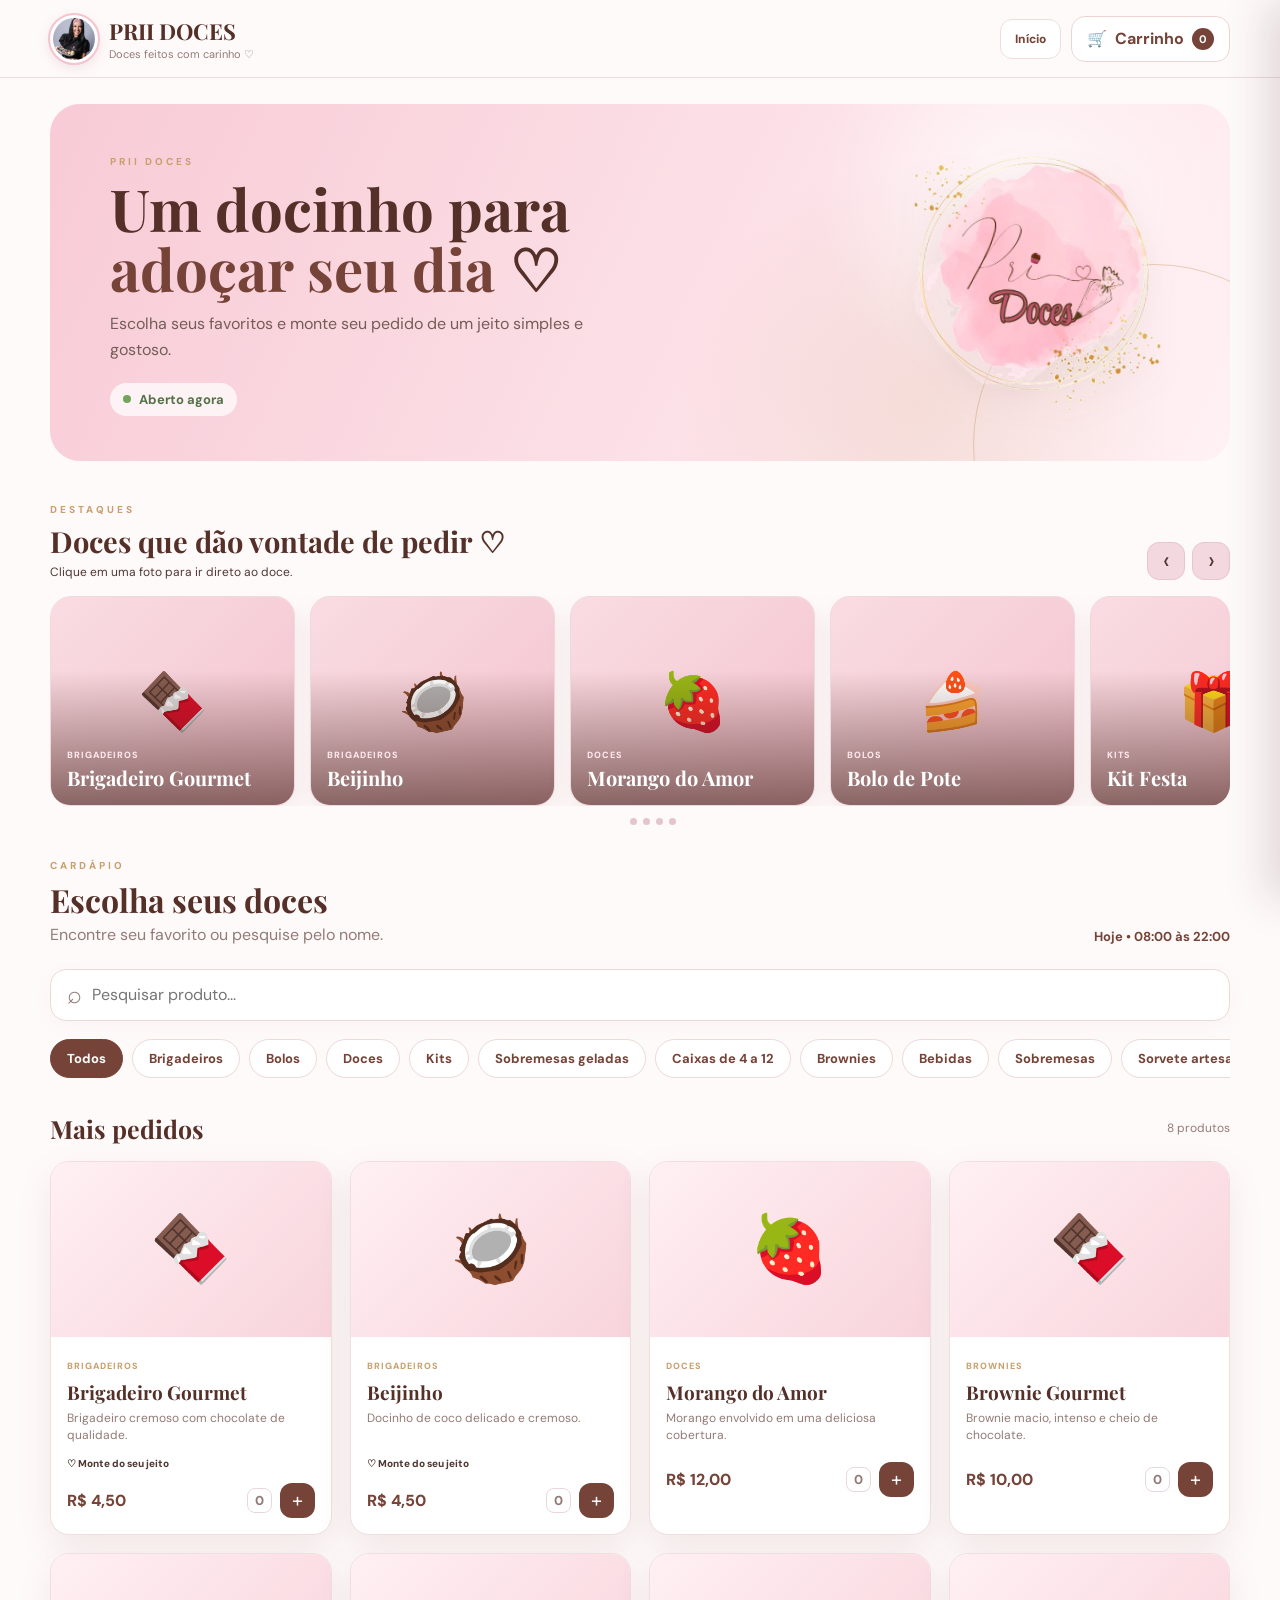
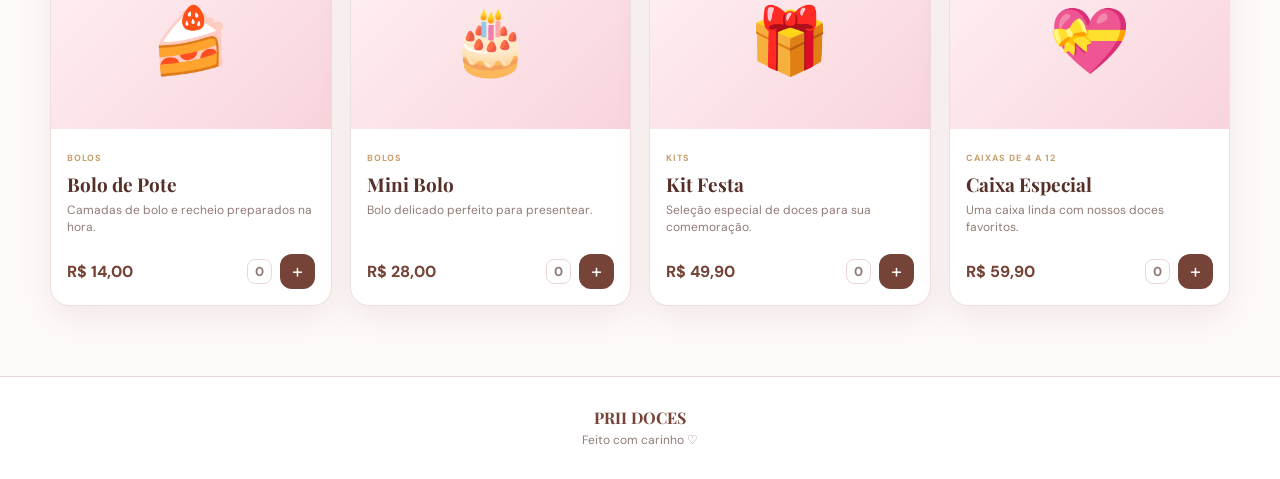
==== cardapio.html @ 3ecd7a43 "Add files via upload" ====
<!--
=================================================================
ARQUIVO HTML DOCUMENTADO

Este projeto foi organizado para facilitar futuras alterações.

SEÇÕES PRINCIPAIS:
1. Cabeçalho
2. Apresentação da empresa
3. Cardápio
4. Carrinho
5. Rodapé

DICA:
Procure pelos comentários ===== para localizar cada área.
=================================================================
-->

<!DOCTYPE html>
<html lang="pt-BR">
<head>
  <meta charset="UTF-8">
  <meta name="viewport" content="width=device-width, initial-scale=1.0">

  <!-- =========================================================
       PRII DOCES | SITE DA LOJA
       Estrutura:
       1. Cabeçalho
       2. Hero / apresentação
       3. Busca e categorias
       4. Produtos
       5. Carrinho
       6. Finalização
       ========================================================= -->

  <title>Cardápio | PRII DOCES</title>

  <!-- Fontes -->
  <link rel="preconnect" href="https://fonts.googleapis.com">
  <link rel="preconnect" href="https://fonts.gstatic.com" crossorigin>
  <link href="https://fonts.googleapis.com/css2?family=DM+Sans:wght@400;500;600;700&family=Playfair+Display:wght@500;600;700&display=swap" rel="stylesheet">

  <!-- Estilos do projeto -->
  <link rel="stylesheet" href="css/cardapio.css">
</head>

<body>
  <!-- =========================================================
       HEADER
       ========================================================= -->
  <header class="site-header">
    <div class="container header-content">

      <a class="brand" href="index.html" aria-label="PRII DOCES - início">
        <img
          class="brand-photo"
          src="assets/perfil.jpg"
          alt="Foto da dona da PRII DOCES"
        >

        <div class="brand-info">
          <strong>PRII DOCES</strong>
          <span>Doces feitos com carinho ♡</span>
        </div>
      </a>

      <div class="header-actions">
        <a class="header-home-link" href="index.html">Início</a>

      <button class="cart-button" id="openCart" type="button">
        <span class="cart-icon">🛒</span>
        <span class="cart-label">Carrinho</span>
        <b id="cartCount">0</b>
      </button>
      </div>

    </div>
  </header>


  <main>

    <!-- =======================================================
         HERO
         ======================================================= -->
    <section class="hero-section">
      <div class="container hero-card">

        <div class="hero-content">
          <span class="eyebrow">PRII DOCES</span>

          <h1>
            Um docinho para
            <em>adoçar seu dia</em> ♡
          </h1>

          <p>
            Escolha seus favoritos e monte seu pedido
            de um jeito simples e gostoso.
          </p>

          <div class="store-status">
            <i></i>
            <span>Aberto agora</span>
          </div>
        </div>

        <!-- Selo com o logo enviado pela cliente -->
        <img
          class="hero-seal"
          src="assets/selo-piu-doces.png"
          alt="PRII DOCES"
        >

      </div>
    </section>


    <!-- =======================================================
         CARDÁPIO
         ======================================================= -->
    <section class="menu-section" id="cardapio">
      <div class="container">

<section class="featured-section">
  <div class="featured-heading">
    <div>
      <span class="section-label">DESTAQUES</span>
      <h2>Doces que dão vontade de pedir ♡</h2>
      <p>Clique em uma foto para ir direto ao doce.</p>
    </div>
    <div class="carousel-controls">
      <button id="carouselPrev" type="button">‹</button>
      <button id="carouselNext" type="button">›</button>
    </div>
  </div>
  <div class="carousel-window" id="carouselWindow">
    <div class="carousel-track" id="carouselTrack"></div>
  </div>
  <div class="carousel-dots" id="carouselDots"></div>
</section>

        <div class="menu-heading">
          <div>
            <span class="section-label">CARDÁPIO</span>
            <h2>Escolha seus doces</h2>
            <p>Encontre seu favorito ou pesquise pelo nome.</p>
          </div>

          <span class="opening-hours">
            Hoje • 08:00 às 22:00
          </span>
        </div>




        <!-- Busca -->
        <div class="search-box">
          <span aria-hidden="true">⌕</span>

          <input
            id="searchInput"
            type="search"
            placeholder="Pesquisar produto..."
            autocomplete="off"
            aria-label="Pesquisar produto"
          >
        </div>


        <!-- Categorias -->
        <nav class="categories" id="categories" aria-label="Categorias do cardápio">

          <button class="category-button active" data-category="Todos" type="button">
            Todos
          </button>

          <button class="category-button" data-category="Brigadeiros" type="button">
            Brigadeiros
          </button>

          <button class="category-button" data-category="Bolos" type="button">
            Bolos
          </button>

          <button class="category-button" data-category="Doces" type="button">
            Doces
          </button>

          <button class="category-button" data-category="Kits" type="button">
            Kits
          </button>

          <!-- Categorias adicionais acessadas pelos atalhos da página inicial. -->
          <button class="category-button" data-category="Sobremesas geladas" type="button">Sobremesas geladas</button>
          <button class="category-button" data-category="Caixas de 4 a 12" type="button">Caixas de 4 a 12</button>
          <button class="category-button" data-category="Brownies" type="button">Brownies</button>
          <button class="category-button" data-category="Bebidas" type="button">Bebidas</button>
          <button class="category-button" data-category="Sobremesas" type="button">Sobremesas</button>
          <button class="category-button" data-category="Sorvete artesanal" type="button">Sorvete artesanal</button>

        </nav>


        <!-- Produtos -->
        <div class="section-title">
          <h2>Mais pedidos</h2>
          <span id="resultCount"></span>
        </div>

        <div class="products-grid" id="products">
          <!-- Os produtos são renderizados pelo js/cardapio.js -->
        </div>

      </div>
    </section>

  


</main>


  <!-- =========================================================
       OVERLAY
       ========================================================= -->
  <div class="overlay" id="overlay"></div>


  <!-- =========================================================
       CARRINHO
       ========================================================= -->
  <aside class="cart-panel" id="cart" aria-label="Carrinho de compras">

    <div class="cart-header">
      <div>
        <span class="section-label">SEU PEDIDO</span>
        <h2>Carrinho</h2>
      </div>

      <button id="closeCart" class="close-button" type="button" aria-label="Fechar carrinho">
        ×
      </button>
    </div>

    <div class="cart-items" id="cartItems">
      <!-- Itens renderizados pelo js/cardapio.js -->
    </div>

    <div class="cart-footer">

      <div class="cart-total">
        <span>Total</span>
        <strong id="cartTotal">R$ 0,00</strong>
      </div>

      <button class="primary-button" id="checkout" type="button">
        Continuar pedido
      </button>

    </div>

  </aside>

  <!-- PERSONALIZAÇÃO DO PRODUTO -->
  <div class="modal" id="customizationModal">
    <div class="modal-card product-customization-card">
      <button class="modal-close" id="closeCustomization" type="button">×</button>
      <span class="section-label">PERSONALIZE SEU PEDIDO</span>
      <div class="custom-product-heading">
        <div class="custom-product-icon" id="customProductEmoji">🍫</div>
        <div><h2 id="customProductName">Brigadeiro Gourmet</h2><p id="customProductDescription">Monte do seu jeito. Todas as opções são opcionais.</p></div>
      </div>
      <div class="custom-option-group"><div class="custom-option-title"><strong>Base / sabor</strong><span>Opcional</span></div><select id="customFlavor"><option value="">Não escolher</option><option>Chocolate</option><option>Ninho</option><option>Meio amargo</option></select></div>
      <div class="custom-option-group"><div class="custom-option-title"><strong>Recheio</strong><span>Opcional</span></div><select id="customFilling"><option value="">Sem recheio</option><option>Nutella</option><option>Morango</option><option>Coco</option></select></div>
      <div class="custom-option-group"><div class="custom-option-title"><strong>Finalização</strong><span>Opcional</span></div><select id="customTopping"><option value="">Não escolher</option><option>Granulado</option><option>Leite Ninho</option><option>Paçoca</option><option>Coco</option></select></div>
      <div class="custom-quantity-row"><div><strong>Quantidade</strong><span>Escolha quantos deseja adicionar</span></div><div class="custom-quantity-controls"><button id="customQuantityMinus" type="button">−</button><strong id="customQuantity">1</strong><button id="customQuantityPlus" type="button">+</button></div></div>
      <button class="primary-button" id="confirmCustomization" type="button">Adicionar ao carrinho</button>
      <button class="text-button" id="skipCustomization" type="button">Continuar sem personalizar</button>
    </div>
  </div>


  <!-- =========================================================
       MODAL DE FINALIZAÇÃO
       ========================================================= -->
  <div class="modal" id="checkoutModal">

    <div class="modal-card">

      <button
        class="modal-close"
        id="closeCheckout"
        type="button"
        aria-label="Fechar"
      >
        ×
      </button>

      <span class="section-label">FINALIZAR PEDIDO</span>

      <h2>Vamos preparar seu pedido ♡</h2>

      <label>
        Seu nome
        <input id="customerName" type="text" placeholder="Digite seu nome">
      </label>

      <label>
        Forma de pagamento
        <select id="payment">
          <option value="Pix">Pix</option>
          <option value="Cartão">Cartão</option>
          <option value="Dinheiro">Dinheiro</option>
        </select>
      </label>


      <div class="cash-change-box" id="cashChangeBox" hidden>
        <label>
          Troco para quanto?
          <input id="changeFor" type="number" min="0" step="0.01" inputmode="decimal" placeholder="Ex.: 50,00">
        </label>
        <p id="changePreview" class="change-preview">Informe o valor que você vai entregar.</p>
      </div>

      <!-- Cliente escolhe entrega ou retirada antes de enviar o pedido. -->
      <label>
        Como deseja receber?
        <select id="deliveryMethod">
          <option value="Entrega com frete">Entrega com frete</option>
          <option value="Retirada no local">Retirada no local</option>
        </select>
      </label>

      <p class="checkout-delivery-note" id="deliveryMethodNote">
        A taxa fixa de entrega é R$ 3,00. Na retirada no local, não há taxa.
      </p>

      <!-- Resumo financeiro atualizado conforme a forma de recebimento escolhida. -->
      <section class="checkout-total-box" aria-label="Resumo do pedido">
        <div><span>Subtotal dos produtos</span><strong id="checkoutSubtotal">R$ 0,00</strong></div>
        <div><span>Taxa de entrega</span><strong id="checkoutDeliveryFee">R$ 3,00</strong></div>
        <div class="checkout-grand-total"><span>Total do pedido</span><strong id="checkoutGrandTotal">R$ 3,00</strong></div>
      </section>

      <label>
        Endereço / observação
        <textarea
          id="address"
          rows="3"
          placeholder="Informe o endereço para entrega ou escreva uma observação (opcional para retirada)"
        ></textarea>
      </label>

      <button class="primary-button" id="whatsappOrder" type="button">
        Enviar pedido pelo WhatsApp
      </button>

      <small>
        O total exibido inclui a taxa de entrega quando você escolher receber em casa.
      </small>

    </div>

  </div>


  <!-- =========================================================
       FOOTER
       ========================================================= -->
  <footer class="site-footer">
    <strong>PRII DOCES</strong>
    <span>Feito com carinho ♡</span>
  </footer>


  <!-- JavaScript principal -->
  <script src="js/cardapio.js"></script>

</body>
</html>
---- css/cardapio.css ----
/*
====================================================================
 PRII DOCES — CARDÁPIO / ESTILOS
====================================================================

 Este arquivo controla SOMENTE o cardápio (cardapio.html).

 ORGANIZAÇÃO
 01. Variáveis
 02. Reset / base
 03. Cabeçalho
 04. Hero
 05. Destaques / carrossel
 06. Busca e categorias
 07. Produtos
 08. Carrinho
 09. Modais
 10. Rodapé
 11. Responsividade

 Para alterar a aparência do cardápio, edite este arquivo.
====================================================================
*/

/* ============================================================
   PIU DOCES | STYLE.CSS
   Organização:
   01. Variáveis
   02. Reset / base
   03. Header
   04. Hero
   05. Cardápio
   06. Produtos
   07. Carrinho
   08. Modal
   09. Footer
   10. Responsividade
   ============================================================ */


/* ============================================================
   01. VARIÁVEIS
   ============================================================ */
:root {
  --color-background: #fffafa;
  --color-surface: #ffffff;

  --color-pink-light: #fff0f4;
  --color-pink: #f5c4cf;
  --color-pink-strong: #e89aaa;

  --color-wine: #754337;
  --color-wine-dark: #553028;

  --color-gold: #c8a06d;

  --color-text: #4f3732;
  --color-muted: #927b76;

  --border-color: #eddddd;

  --shadow-soft: 0 12px 35px rgba(117, 67, 55, 0.10);
}


/* ============================================================
   02. RESET / BASE
   ============================================================ */
* {
  box-sizing: border-box;
  margin: 0;
  padding: 0;
}

html {
  scroll-behavior: smooth;
}

body {
  min-height: 100vh;
  background: var(--color-background);
  color: var(--color-text);
  font-family: "DM Sans", sans-serif;
}

button,
input,
select,
textarea {
  font: inherit;
}

button {
  border: 0;
  cursor: pointer;
}

img {
  display: block;
  max-width: 100%;
}

.container {
  width: min(1180px, calc(100% - 40px));
  margin-inline: auto;
}

h1,
h2,
h3 {
  font-family: "Playfair Display", serif;
  color: var(--color-wine-dark);
}


/* ============================================================
   03. HEADER
   ============================================================ */
.site-header {
  position: sticky;
  top: 0;
  z-index: 20;

  height: 78px;

  background: rgba(255, 250, 250, 0.94);
  border-bottom: 1px solid var(--border-color);

  backdrop-filter: blur(12px);
}

.header-content {
  height: 100%;
  display: flex;
  align-items: center;
  justify-content: space-between;
}


/* Logo / perfil */
.brand {
  display: flex;
  align-items: center;
  gap: 11px;

  color: inherit;
  text-decoration: none;
}

.brand-photo {
  width: 48px;
  height: 48px;

  border-radius: 50%;
  object-fit: cover;

  border: 3px solid #fff;
  outline: 2px solid var(--color-pink);
  box-shadow: 0 4px 14px rgba(117, 67, 55, 0.15);
}

.brand-info strong {
  display: block;

  font-family: "Playfair Display", serif;
  font-size: 22px;

  color: var(--color-wine-dark);
}

.brand-info span {
  display: block;

  margin-top: 1px;

  color: var(--color-muted);
  font-size: 11px;
}


/* Carrinho do header */
.cart-button {
  display: flex;
  align-items: center;
  gap: 8px;

  padding: 11px 15px;

  border: 1px solid #ead5d4;
  border-radius: 14px;

  background: var(--color-surface);
  color: var(--color-wine);

  font-weight: 700;
}

.cart-button b {
  min-width: 22px;
  height: 22px;

  display: grid;
  place-items: center;

  border-radius: 50%;

  background: var(--color-wine);
  color: #fff;

  font-size: 11px;
}



/* ============================================================
   03B. TELA DE ENTRADA / CAPA PRII DOCES
   ============================================================ */
.welcome-section {
  min-height: 100svh;
  position: relative;
  overflow: hidden;
  display: grid;
  place-items: center;
  padding: 44px 20px;
  background:
    radial-gradient(circle at 15% 18%, rgba(255,255,255,.55), transparent 22%),
    radial-gradient(circle at 88% 80%, rgba(200,160,109,.22), transparent 24%),
    linear-gradient(145deg, #efadbf 0%, #f5c2cf 48%, #f8d6df 100%);
}

.welcome-section::before {
  content: "";
  position: absolute;
  width: min(760px, 90vw);
  height: min(760px, 90vw);
  border: 1px solid rgba(200,160,109,.38);
  border-radius: 50%;
  transform: translate(8%, -3%);
}

.welcome-section::after {
  content: "✦  •  ✦  •  ✦";
  position: absolute;
  right: 5%;
  bottom: 7%;
  color: rgba(200,160,109,.65);
  font-size: 20px;
  letter-spacing: 10px;
  transform: rotate(-8deg);
}

.welcome-card {
  position: relative;
  z-index: 2;
  width: min(620px, 100%);
  padding: 34px 30px 28px;
  text-align: center;
  border: 1px solid rgba(255,255,255,.58);
  border-radius: 34px;
  background: rgba(255,248,250,.28);
  box-shadow: 0 25px 70px rgba(117,67,55,.15);
  backdrop-filter: blur(8px);
}

.welcome-kicker {
  display: block;
  color: #8a5a4b;
  font-size: 10px;
  font-weight: 800;
  letter-spacing: 3px;
}

.welcome-logo-wrap {
  width: 210px;
  height: 210px;
  margin: 13px auto 8px;
  display: grid;
  place-items: center;
  border-radius: 50%;
  background: rgba(255,255,255,.42);
  box-shadow: 0 12px 30px rgba(117,67,55,.10);
}

.welcome-logo {
  width: 100%;
  height: 100%;
  object-fit: contain;
  filter: drop-shadow(0 7px 9px rgba(117,67,55,.08));
}

.welcome-card h1 {
  margin: 6px 0 9px;
  font-size: clamp(30px, 5vw, 44px);
  line-height: 1.08;
}

.welcome-card h1 em {
  color: #754337;
  font-style: normal;
}

.welcome-card > p {
  max-width: 470px;
  margin: 0 auto;
  color: #755d57;
  font-size: 14px;
  line-height: 1.55;
}

.welcome-actions {
  display: grid;
  gap: 11px;
  margin: 24px auto 20px;
  text-align: left;
}

.welcome-button {
  min-height: 68px;
  display: grid;
  grid-template-columns: 46px 1fr 24px;
  align-items: center;
  gap: 10px;
  padding: 10px 15px;
  border: 1px solid rgba(117,67,55,.12);
  border-radius: 18px;
  color: #553028;
  text-decoration: none;
  background: rgba(255,255,255,.86);
  box-shadow: 0 8px 20px rgba(117,67,55,.08);
  transition: transform .2s ease, box-shadow .2s ease, background .2s ease;
}

.welcome-button:hover {
  transform: translateY(-2px);
  box-shadow: 0 13px 28px rgba(117,67,55,.13);
}

.welcome-button-icon {
  width: 42px;
  height: 42px;
  display: grid;
  place-items: center;
  border-radius: 13px;
  background: #f8dce4;
  font-size: 20px;
}

.welcome-button strong,
.welcome-button small {
  display: block;
}

.welcome-button strong {
  font-size: 14px;
}

.welcome-button small {
  margin-top: 2px;
  color: #927b76;
  font-size: 11px;
}

.welcome-button > b {
  color: #a77869;
  font-size: 25px;
  font-weight: 500;
  text-align: right;
}

.welcome-button-menu {
  background: #fffafc;
}

.welcome-button-whatsapp .welcome-button-icon {
  background: #f2d7df;
}

.welcome-button-instagram .welcome-button-icon {
  background: #eed5dd;
}

.welcome-footer {
  color: #8f675c;
  font-size: 9px;
  font-weight: 800;
  letter-spacing: 2px;
}

.welcome-decor {
  position: absolute;
  width: 170px;
  height: 170px;
  border: 1px solid rgba(255,255,255,.42);
  border-radius: 50%;
}

.welcome-decor-one {
  left: -70px;
  top: 14%;
}

.welcome-decor-two {
  right: -75px;
  bottom: 18%;
}

@media (max-width: 600px) {
  .welcome-section {
    min-height: auto;
    padding: 24px 14px;
  }

  .welcome-card {
    padding: 26px 17px 22px;
    border-radius: 27px;
  }

  .welcome-logo-wrap {
    width: 175px;
    height: 175px;
  }

  .welcome-card h1 {
    font-size: 31px;
  }

  .welcome-button {
    min-height: 64px;
    grid-template-columns: 42px 1fr 20px;
    padding: 9px 12px;
  }
}


/* ============================================================
   04. HERO
   ============================================================ */
.hero-section {
  padding-top: 26px;
}

.hero-card {
  min-height: 310px;

  position: relative;
  overflow: hidden;

  display: flex;
  align-items: center;

  padding: 45px 60px;

  border-radius: 30px;

  background:
    radial-gradient(circle at 82% 25%, rgba(255, 255, 255, 0.70), transparent 20%),
    radial-gradient(circle at 74% 85%, rgba(200, 160, 109, 0.16), transparent 27%),
    linear-gradient(115deg, #f8cbd6, #fff1f4);
}


/* Círculo decorativo */
.hero-card::after {
  content: "";

  position: absolute;

  width: 360px;
  height: 360px;

  right: -105px;
  bottom: -165px;

  border: 1px solid rgba(200, 160, 109, 0.45);
  border-radius: 50%;
}


.hero-content {
  position: relative;
  z-index: 2;

  max-width: 650px;
}

.section-label,
.eyebrow {
  color: var(--color-gold);

  font-size: 10px;
  font-weight: 800;

  letter-spacing: 3px;
}


.hero-card h1 {
  margin: 9px 0 13px;

  font-size: clamp(35px, 5vw, 58px);
  line-height: 1.03;
}

.hero-card h1 em {
  color: var(--color-wine);
  font-style: normal;
}

.hero-card p {
  max-width: 510px;

  color: #755d57;

  line-height: 1.6;
}


.store-status {
  display: inline-flex;
  align-items: center;
  gap: 8px;

  margin-top: 20px;
  padding: 8px 13px;

  border-radius: 99px;

  background: rgba(255, 255, 255, 0.72);

  color: #557249;

  font-size: 13px;
  font-weight: 700;
}

.store-status i {
  width: 8px;
  height: 8px;

  border-radius: 50%;

  background: #72a45c;
}


/* Selo enviado pela cliente */
.hero-seal {
  position: absolute;
  z-index: 2;

  right: 5%;
  top: 50%;

  width: 270px;
  height: 270px;

  object-fit: contain;

  transform: translateY(-50%) rotate(3deg);

  filter: drop-shadow(0 12px 15px rgba(117, 67, 55, 0.10));
}


/* ============================================================
   05. CARDÁPIO
   ============================================================ */
.menu-section {
  padding: 36px 0 70px;
}

.menu-heading {
  display: flex;
  align-items: end;
  justify-content: space-between;
  gap: 20px;
}

.menu-heading h2 {
  margin-top: 4px;

  font-size: 32px;
}

.menu-heading p {
  margin-top: 3px;

  color: var(--color-muted);
}

.opening-hours {
  color: var(--color-wine);

  font-size: 13px;
  font-weight: 700;
}


/* Busca */
.search-box {
  height: 52px;

  display: flex;
  align-items: center;
  gap: 10px;

  margin-top: 24px;
  padding: 0 16px;

  background: #fff;

  border: 1px solid #eadbda;
  border-radius: 16px;

  box-shadow: 0 5px 20px rgba(117, 67, 55, 0.04);
}

.search-box span {
  color: var(--color-muted);
  font-size: 25px;
}

.search-box input {
  width: 100%;

  outline: none;
  border: 0;

  background: transparent;
  color: var(--color-text);
}


/* Categorias */
.categories {
  display: flex;
  gap: 9px;

  overflow-x: auto;

  padding: 18px 0 7px;

  scrollbar-width: none;
}

.categories::-webkit-scrollbar {
  display: none;
}

.category-button {
  flex: 0 0 auto;

  padding: 10px 16px;

  border: 1px solid #ecd9d8;
  border-radius: 99px;

  background: #fff;
  color: var(--color-wine);

  font-size: 13px;
  font-weight: 700;

  transition: 0.2s;
}

.category-button:hover {
  transform: translateY(-1px);
}

.category-button.active {
  border-color: var(--color-wine);

  background: var(--color-wine);
  color: #fff;
}


/* Título dos resultados */
.section-title {
  display: flex;
  align-items: center;
  justify-content: space-between;

  margin: 27px 0 16px;
}

.section-title h2 {
  font-size: 25px;
}

#resultCount {
  color: var(--color-muted);
  font-size: 12px;
}


/* ============================================================
   06. PRODUTOS
   ============================================================ */
.products-grid {
  display: grid;
  grid-template-columns: repeat(4, 1fr);
  gap: 18px;
}

.product-card {
  overflow: hidden;

  background: #fff;

  border: 1px solid #efdfdf;
  border-radius: 19px;

  box-shadow: var(--shadow-soft);

  transition: 0.2s ease;
}

.product-card:hover {
  transform: translateY(-3px);

  box-shadow: 0 18px 40px rgba(117, 67, 55, 0.13);
}


.product-image {
  height: 175px;

  display: grid;
  place-items: center;

  background: linear-gradient(135deg, #fff0f3, #f8d4dc);

  font-size: 65px;
}

.product-info {
  padding: 16px;
}

.product-category {
  color: var(--color-gold);

  text-transform: uppercase;
  letter-spacing: 1px;

  font-size: 9px;
  font-weight: 800;
}

.product-info h3 {
  margin: 5px 0;

  font-size: 19px;
}

.product-info p {
  min-height: 39px;

  color: var(--color-muted);

  font-size: 12px;
  line-height: 1.45;
}

.product-bottom {
  display: flex;
  align-items: center;
  justify-content: space-between;

  margin-top: 13px;
}

.product-price {
  color: var(--color-wine);
  font-weight: 800;
}

.product-add-controls {
  display: flex;
  align-items: center;
  gap: 8px;
}

/* Número visível antes do botão +: 0 quando ainda não adicionou, 1, 2... depois. */
.product-cart-quantity {
  display: inline-grid;
  min-width: 25px;
  height: 25px;
  padding: 0 5px;
  place-items: center;
  border: 1px solid var(--color-border, #ead7d9);
  border-radius: 8px;
  background: #fff;
  color: var(--color-muted, #7a6569);
  font-size: 13px;
  font-weight: 800;
  line-height: 1;
}

.product-cart-quantity.has-quantity {
  border-color: var(--color-wine);
  background: #fff0f3;
  color: var(--color-wine);
}

.add-product {
  width: 35px;
  height: 35px;
  border-radius: 12px;
  background: var(--color-wine);
  color: #fff;
  font-size: 20px;
}


/* ============================================================
   07. CARRINHO
   ============================================================ */
.overlay {
  position: fixed;
  inset: 0;
  z-index: 30;

  background: rgba(50, 28, 24, 0.38);

  opacity: 0;
  visibility: hidden;

  transition: 0.25s;
}

.overlay.show {
  opacity: 1;
  visibility: visible;
}

.cart-panel {
  position: fixed;
  z-index: 40;

  top: 0;
  right: 0;

  width: min(420px, 100%);
  height: 100%;

  display: flex;
  flex-direction: column;

  background: #fffafa;

  box-shadow: -15px 0 40px rgba(60, 30, 25, 0.14);

  transform: translateX(100%);
  transition: transform 0.3s ease;
}

.cart-panel.open {
  transform: translateX(0);
}

.cart-header {
  display: flex;
  justify-content: space-between;

  padding: 25px;

  border-bottom: 1px solid #efdddd;
}

.cart-header h2 {
  margin-top: 3px;
  font-size: 28px;
}

.close-button,
.modal-close {
  background: transparent;

  color: var(--color-wine);

  font-size: 28px;
}

.cart-items {
  flex: 1;

  overflow-y: auto;

  padding: 18px 25px;
}

.empty-cart {
  margin-top: 100px;

  text-align: center;

  color: var(--color-muted);
}

.empty-cart .empty-icon {
  margin-bottom: 12px;

  font-size: 55px;
}

.empty-cart h3 {
  margin-bottom: 5px;
}

.cart-item {
  display: grid;
  grid-template-columns: 58px 1fr auto;
  gap: 12px;
  align-items: center;

  padding: 12px 0;

  border-bottom: 1px solid #f0e2e1;
}

.cart-item-image {
  width: 58px;
  height: 58px;

  display: grid;
  place-items: center;

  border-radius: 13px;

  background: #f9dce2;

  font-size: 28px;
}

.cart-item h4 {
  color: var(--color-wine-dark);
  font-size: 14px;
}

.cart-item p {
  margin-top: 3px;

  color: var(--color-muted);
  font-size: 12px;
}

.quantity-controls {
  display: flex;
  align-items: center;
  gap: 7px;

  margin-top: 7px;
}

.quantity-controls button {
  width: 22px;
  height: 22px;

  border-radius: 7px;

  background: #f4dfe1;
  color: var(--color-wine);
}

.cart-footer {
  padding: 20px 25px 28px;

  border-top: 1px solid #efdddd;
}

.cart-total {
  display: flex;
  justify-content: space-between;
  align-items: center;

  margin-bottom: 14px;
}

.cart-total strong {
  color: var(--color-wine);
  font-size: 21px;
}


/* Botão principal */
.primary-button {
  width: 100%;

  padding: 14px;

  border-radius: 13px;

  background: var(--color-wine);
  color: #fff;

  font-weight: 800;
}

.primary-button:disabled {
  opacity: 0.5;
  cursor: not-allowed;
}


/* ============================================================
   08. MODAL
   ============================================================ */
.modal {
  position: fixed;
  inset: 0;
  z-index: 50;

  display: grid;
  place-items: center;

  padding: 20px;

  background: rgba(50, 28, 24, 0.42);

  opacity: 0;
  visibility: hidden;

  transition: 0.2s;
}

.modal.show {
  opacity: 1;
  visibility: visible;
}

.modal-card {
  position: relative;

  width: min(500px, 100%);

  padding: 30px;

  background: #fffafa;

  border-radius: 24px;

  box-shadow: 0 25px 70px rgba(50, 28, 24, 0.25);
}

.modal-card h2 {
  margin: 7px 0 22px;

  font-size: 28px;
}

.modal-close {
  position: absolute;

  top: 15px;
  right: 20px;
}

.modal-card label {
  display: block;

  margin-bottom: 14px;

  color: var(--color-wine-dark);

  font-size: 13px;
  font-weight: 700;
}

.modal-card input,
.modal-card select,
.modal-card textarea {
  width: 100%;

  margin-top: 7px;
  padding: 12px 13px;

  outline: none;

  border: 1px solid #e8d5d3;
  border-radius: 11px;

  background: #fff;
  color: var(--color-text);

  resize: vertical;
}

.modal-card small {
  display: block;

  margin-top: 9px;

  color: var(--color-muted);

  text-align: center;

  font-size: 10px;
}



/*
   Correção de rolagem dos modais:
   o checkout pode ser mais alto que a tela do celular. O modal inteiro
   passa a permitir rolagem e o cartão mantém sua própria rolagem segura.
*/
.modal {
  overflow-y: auto;
  overscroll-behavior: contain;
  align-items: start;
}

.modal-card {
  max-height: calc(100dvh - 40px);
  overflow-y: auto;
  overscroll-behavior: contain;
  margin-block: auto;
}

/* O checkout começa no topo em telas pequenas para não esconder o fim. */
#checkoutModal {
  display: block;
  overflow-y: auto;
  padding: 16px;
}

#checkoutModal .modal-card {
  width: min(500px, 100%);
  margin: 0 auto;
  max-height: none;
  overflow: visible;
}

/* Em celulares, usamos a altura dinâmica para considerar a barra do navegador. */
@media (max-width: 600px) {
  .modal {
    padding: 12px;
  }

  .modal-card {
    max-height: calc(100dvh - 24px);
    padding: 22px 18px;
  }

  #checkoutModal {
    padding: 10px;
  }

  #checkoutModal .modal-card {
    padding: 24px 18px;
  }
}

/* Informação de frete na finalização do pedido */
.checkout-delivery-note {
  margin: -4px 0 14px;
  padding: 10px 12px;
  border: 1px solid #ead5d2;
  border-radius: 10px;
  background: #fff8f6;
  color: #76564f;
  font-size: 12px;
  line-height: 1.45;
}

/* ============================================================
   09. FOOTER
   ============================================================ */
.site-footer {
  padding: 30px 20px;

  background: #fff;

  border-top: 1px solid #eadbd9;

  text-align: center;
}

.site-footer strong {
  display: block;

  color: var(--color-wine);

  font-family: "Playfair Display", serif;
}

.site-footer span {
  color: var(--color-muted);
  font-size: 12px;
}


/* ============================================================
   10. RESPONSIVIDADE
   ============================================================ */
@media (max-width: 900px) {
  .hero-card,
  .menu-section .container {
    width: min(100% - 40px, 1180px);
  }

  .products-grid {
    grid-template-columns: repeat(2, 1fr);
  }

  .hero-seal {
    right: 2%;
    width: 220px;
    height: 220px;

    opacity: 0.75;
  }
}


@media (max-width: 600px) {
  .container {
    width: min(100% - 28px, 1180px);
  }

  .site-header {
    height: 74px;
  }

  .brand-photo {
    width: 44px;
    height: 44px;
  }

  .brand-info strong {
    font-size: 19px;
  }

  .cart-label {
    display: none;
  }

  .hero-section {
    padding-top: 14px;
  }

  .hero-card {
    min-height: 350px;

    align-items: flex-start;

    padding: 34px 24px;

    border-radius: 24px;
  }

  .hero-card h1 {
    font-size: 40px;
  }

  .hero-seal {
    width: 190px;
    height: 190px;

    right: 2px;
    bottom: -25px;
    top: auto;

    transform: rotate(3deg);

    opacity: 0.58;
  }

  .menu-heading {
    align-items: flex-start;
    flex-direction: column;
  }

  .products-grid {
    grid-template-columns: repeat(2, 1fr);
    gap: 11px;
  }

  .product-image {
    height: 135px;
    font-size: 50px;
  }

  .product-info {
    padding: 12px;
  }

  .product-info h3 {
    font-size: 16px;
  }

  .product-info p {
    font-size: 11px;
  }

  .product-price {
    font-size: 13px;
  }
}


/* PERSONALIZAÇÃO E TROCO */
.product-customization-card{max-height:min(760px,92vh);overflow-y:auto}.custom-product-heading{display:flex;align-items:center;gap:14px;margin:10px 0 22px;padding-right:25px}.custom-product-icon{width:64px;height:64px;flex:0 0 64px;display:grid;place-items:center;border-radius:18px;background:linear-gradient(135deg,#fff0f3,#f7cbd4);font-size:34px}.custom-product-heading h2{margin:0 0 4px;font-size:25px}.custom-product-heading p{color:var(--muted);font-size:12px;line-height:1.45}.custom-option-group{margin-bottom:14px}.custom-option-title{display:flex;align-items:center;justify-content:space-between;margin-bottom:7px}.custom-option-title strong{color:var(--wine-dark);font-size:13px}.custom-option-title span{color:var(--gold);font-size:10px;font-weight:800;text-transform:uppercase;letter-spacing:.7px}.custom-option-group select{width:100%;padding:12px 13px;border:1px solid #e8d5d3;border-radius:11px;outline:none;background:white;color:var(--text)}.custom-quantity-row{display:flex;align-items:center;justify-content:space-between;gap:15px;margin:20px 0;padding:14px;border-radius:14px;background:#fff3f5;border:1px solid #f0dfe0}.custom-quantity-row>div:first-child strong,.custom-quantity-row>div:first-child span{display:block}.custom-quantity-row>div:first-child strong{color:var(--wine-dark);font-size:13px}.custom-quantity-row>div:first-child span{margin-top:3px;color:var(--muted);font-size:10px}.custom-quantity-controls{display:flex;align-items:center;gap:11px}.custom-quantity-controls button{width:30px;height:30px;border-radius:9px;background:var(--wine);color:white;font-size:18px}.custom-quantity-controls strong{min-width:18px;text-align:center;color:var(--wine-dark)}.text-button{width:100%;margin-top:9px;padding:10px;background:transparent;color:var(--wine);font-size:12px;font-weight:700}.cash-change-box{margin:-2px 0 14px;padding:13px;border:1px dashed #e1c8c7;border-radius:12px;background:#fff6f7}.cash-change-box label{margin-bottom:0}.cash-change-box[hidden]{display:none}.change-preview{margin-top:8px;color:var(--muted);font-size:11px}.change-preview.valid{color:#557249;font-weight:700}.change-preview.invalid{color:#a44949;font-weight:700}.customizable-label{display:block;margin-top:8px;color:var(--gold);font-size:10px;font-weight:800}


/* ============================================================
   BOTÃO SECUNDÁRIO DA PERSONALIZAÇÃO
   ============================================================ */

#skipCustomization {
  background: #f3d8df;
  color: var(--wine-dark);
  border: 1px solid #e7c2cb;
  border-radius: 12px;
  transition: .2s ease;
}

#skipCustomization:hover {
  background: #eccbd4;
  transform: translateY(-1px);
}

#skipCustomization:active {
  transform: translateY(0);
}

.featured-section{width:100%;margin:0 0 28px}
.featured-heading{display:flex;align-items:end;justify-content:space-between;gap:20px;margin-bottom:16px}
.featured-heading h2{margin-top:4px;font-size:29px}
.featured-heading p{margin-top:4px;color:var(--muted);font-size:12px}
.carousel-controls{display:flex;gap:7px}
.carousel-controls button{width:38px;height:38px;border-radius:12px;background:#f3d8df;border:1px solid #e8c5cd;color:var(--wine-dark);font-size:25px;cursor:pointer}
.carousel-window{overflow:hidden;border-radius:21px;touch-action:pan-y}
.carousel-track{display:flex;gap:15px;will-change:transform;transition:transform 1.2s cubic-bezier(.22,.61,.36,1)}
.carousel-card{position:relative;flex:0 0 245px;height:210px;overflow:hidden;border-radius:20px;background:#f9dce2;border:1px solid #efd9dc;box-shadow:0 10px 25px rgba(117,67,55,.09);cursor:pointer}
.carousel-card:focus-visible{outline:3px solid #e89aaa;outline-offset:3px}
.carousel-card img{width:100%;height:100%;display:block;object-fit:cover;transition:transform .4s}
.carousel-card:hover img{transform:scale(1.04)}
.carousel-card:after{content:"";position:absolute;inset:35% 0 0;background:linear-gradient(transparent,rgba(70,35,28,.62));pointer-events:none}
.carousel-placeholder{width:100%;height:100%;display:grid;place-items:center;background:linear-gradient(135deg,#f9dce2,#f4c4cf);font-size:56px}
.carousel-card-info{position:absolute;z-index:2;left:16px;right:16px;bottom:14px;color:white}
.carousel-card-info small{display:block;margin-bottom:3px;color:#ffe9ed;font-size:9px;font-weight:800;letter-spacing:1px;text-transform:uppercase}
.carousel-card-info strong{display:block;font-family:"Playfair Display",serif;font-size:20px}
.carousel-dots{display:flex;justify-content:center;gap:6px;margin-top:12px}
.carousel-dot{width:7px;height:7px;border:0;border-radius:50%;background:#e5c5cb;padding:0}
.carousel-dot.active{width:20px;border-radius:99px;background:var(--wine)}
.cash-change-box{margin:-2px 0 14px;padding:13px;border:1px dashed #e1c8c7;border-radius:12px;background:#fff6f7}
.cash-change-box[hidden]{display:none!important}
.cash-change-box input{width:100%;margin-top:7px;padding:12px 13px;border:1px solid #e8d5d3;border-radius:11px;outline:none;background:white;color:var(--text)}
.change-preview{margin-top:8px;color:var(--muted);font-size:11px}
.change-preview.valid{color:#557249;font-weight:700}
.change-preview.invalid{color:#a44949;font-weight:700}
.product-card.product-highlight{animation:productHighlight 1.8s ease}
@keyframes productHighlight{0%,100%{transform:translateY(0)}35%{transform:translateY(-5px);box-shadow:0 0 0 4px #f0c8d1,0 18px 40px rgba(117,67,55,.15)}}
@media(max-width:600px){.featured-section{margin-left:14px;margin-right:14px}.featured-heading h2{font-size:24px}.carousel-card{flex-basis:210px;height:185px}}

/* Separação site institucional / cardápio */
.header-actions{display:flex;align-items:center;gap:10px}.header-home-link{display:inline-flex;align-items:center;height:40px;padding:0 14px;border:1px solid var(--border-color);border-radius:12px;background:#fff;color:var(--color-wine);font-size:12px;font-weight:800;text-decoration:none;transition:.2s}.header-home-link:hover{transform:translateY(-1px);border-color:var(--color-pink-strong)}
@media(max-width:600px){.header-home-link{display:none}}


/* ============================================================
   RESUMO DO PEDIDO — subtotal, frete e total final
   ============================================================ */
.checkout-total-box {
  display: grid;
  gap: 10px;
  margin: 4px 0 18px;
  padding: 16px;
  border: 1px solid #ead5d8;
  border-radius: 14px;
  background: #fff7f8;
}
.checkout-total-box > div {
  display: flex;
  align-items: center;
  justify-content: space-between;
  gap: 14px;
  color: var(--color-muted);
  font-size: 13px;
}
.checkout-total-box strong {
  color: var(--color-text);
  font-size: 14px;
  white-space: nowrap;
}
.checkout-total-box .checkout-grand-total {
  margin-top: 3px;
  padding-top: 12px;
  border-top: 1px solid #e8cbd1;
  color: var(--color-wine-dark);
  font-size: 15px;
  font-weight: 800;
}
.checkout-total-box .checkout-grand-total strong {
  color: var(--color-wine-dark);
  font-size: 21px;
}
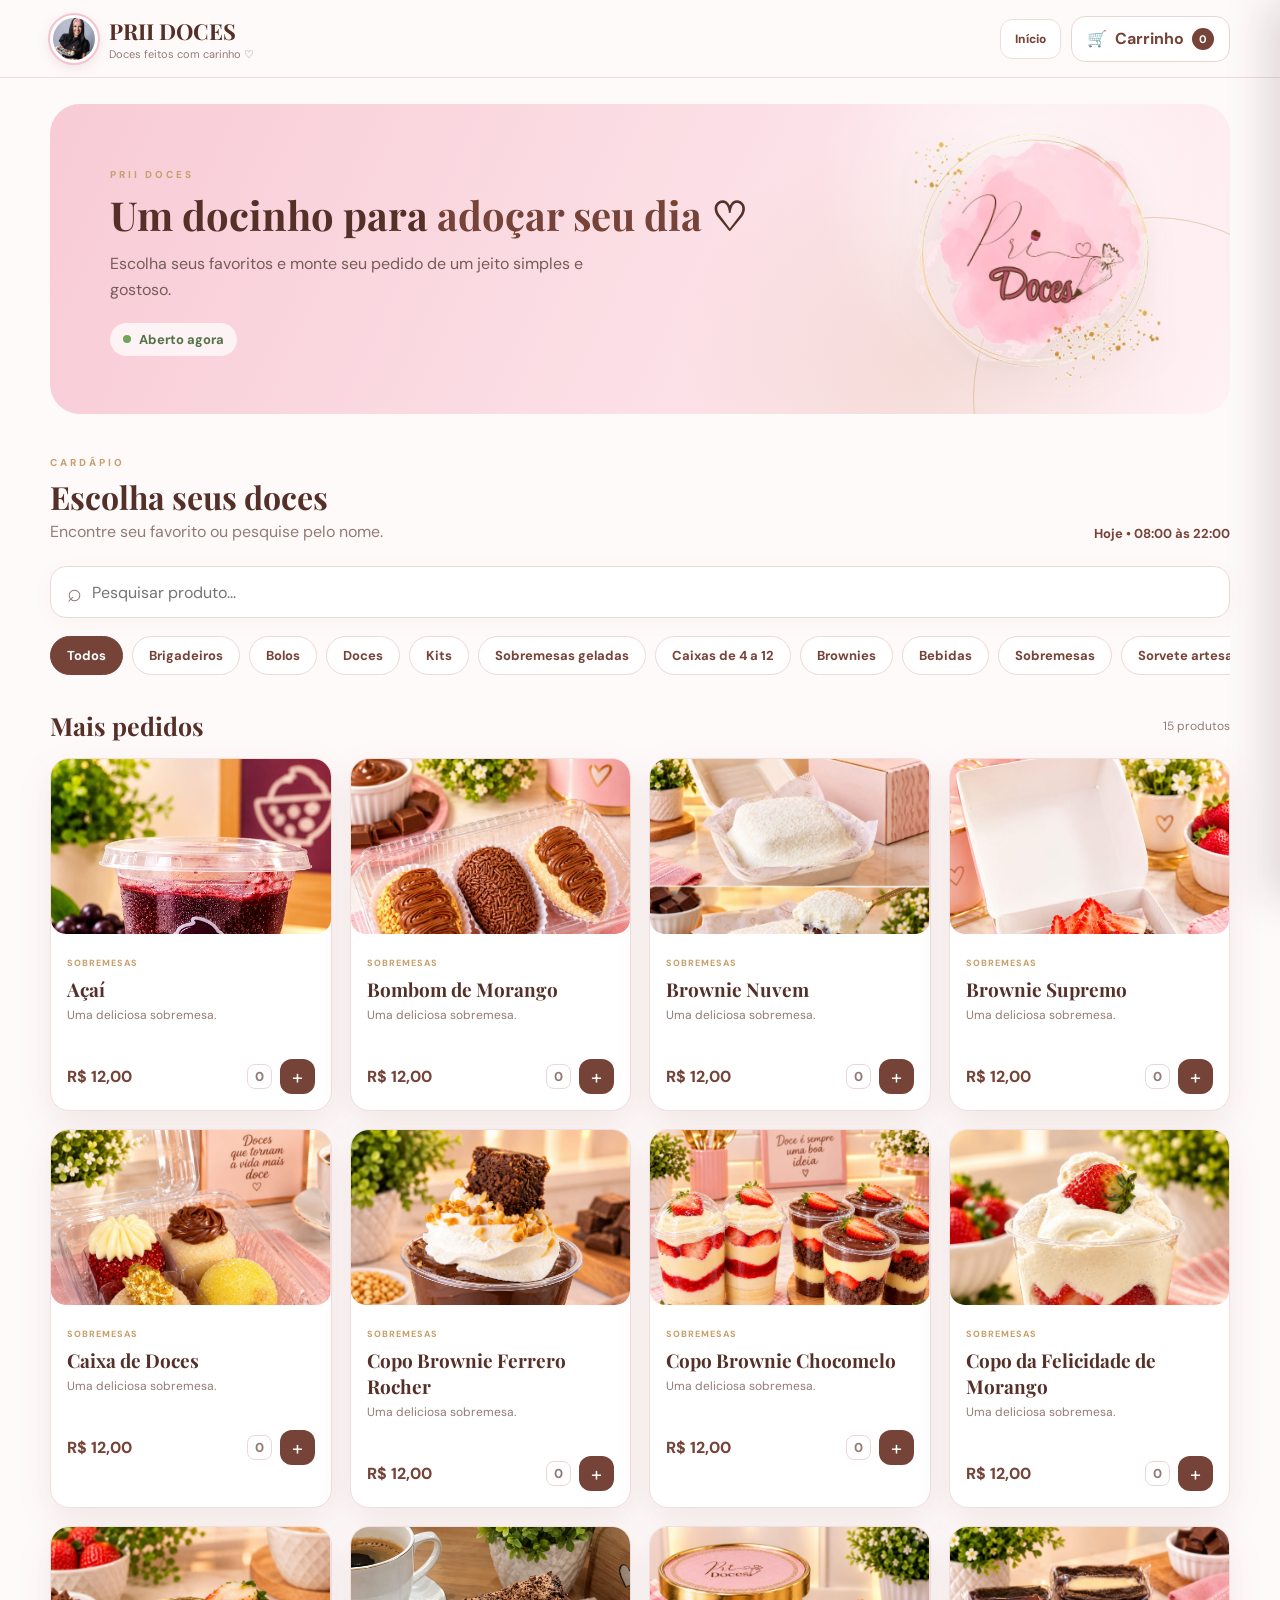
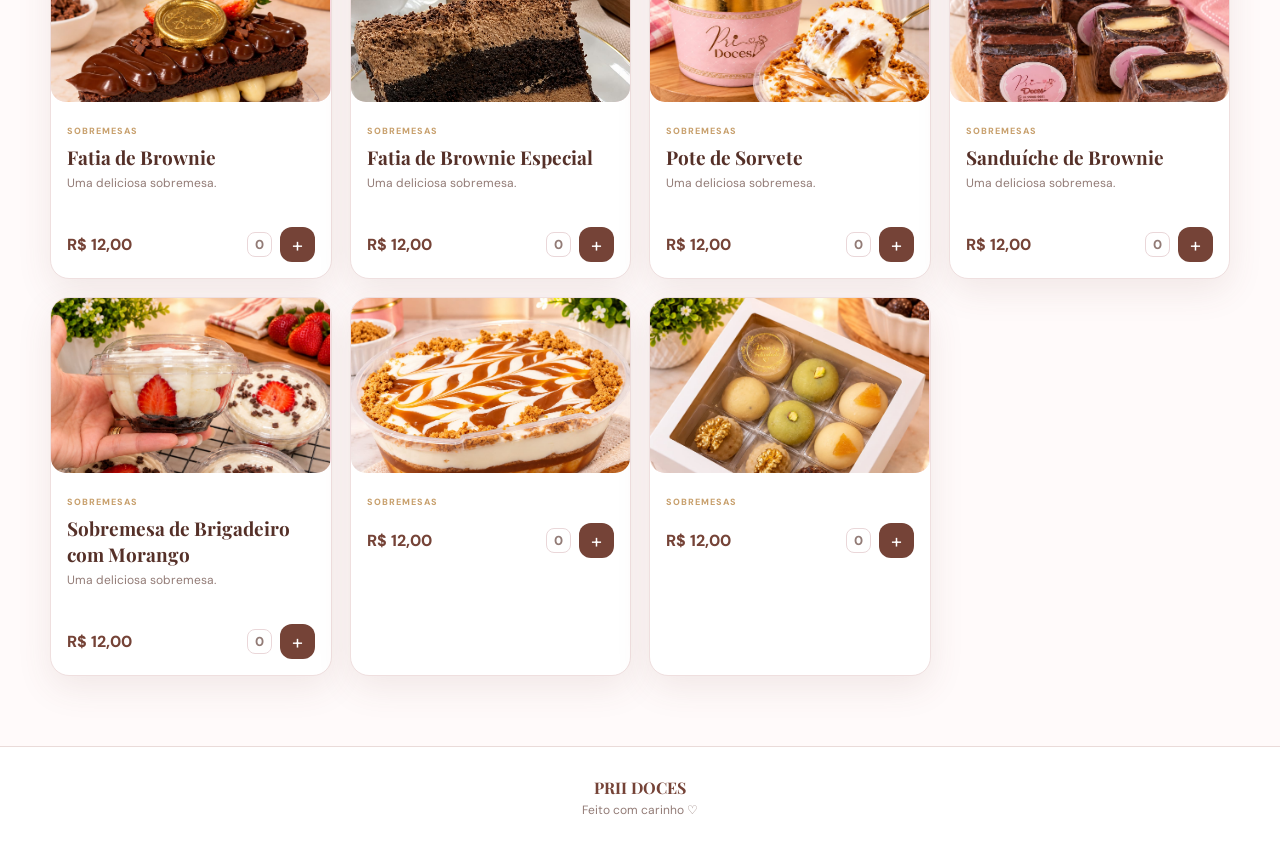
==== commit 629af981: "Add files via upload" ====
--- a/cardapio.html
+++ b/cardapio.html
@@ -122,23 +122,7 @@
     <section class="menu-section" id="cardapio">
       <div class="container">
 
-<section class="featured-section">
-  <div class="featured-heading">
-    <div>
-      <span class="section-label">DESTAQUES</span>
-      <h2>Doces que dão vontade de pedir ♡</h2>
-      <p>Clique em uma foto para ir direto ao doce.</p>
-    </div>
-    <div class="carousel-controls">
-      <button id="carouselPrev" type="button">‹</button>
-      <button id="carouselNext" type="button">›</button>
-    </div>
-  </div>
-  <div class="carousel-window" id="carouselWindow">
-    <div class="carousel-track" id="carouselTrack"></div>
-  </div>
-  <div class="carousel-dots" id="carouselDots"></div>
-</section>
+
 
         <div class="menu-heading">
           <div>
--- a/css/cardapio.css
+++ b/css/cardapio.css
@@ -37,6 +37,126 @@
    10. Responsividade
    ============================================================ */
 
+/* ============================================================
+   FOTOS DOS PRODUTOS
+   ============================================================ */
+
+.product-image {
+    width: 100%;
+    height: 190px;
+    overflow: hidden;
+    border-radius: 15px;
+    display: flex;
+    align-items: center;
+    justify-content: center;
+    background: #fff0f5;
+}
+
+    .product-image img {
+        width: 100%;
+        height: 100%;
+        display: block;
+        object-fit: cover;
+        object-position: center;
+        transition: transform 0.3s ease;
+    }
+
+.product-card:hover .product-image img {
+    transform: scale(1.04);
+}
+
+/* =====================================================
+   CORREÇÃO DO CARRINHO
+   Layout dos produtos e imagens
+   ===================================================== */
+
+.cart-item {
+    display: grid;
+    grid-template-columns: 76px minmax(0, 1fr) auto;
+    align-items: center;
+    gap: 14px;
+    padding: 18px 0;
+    width: 100%;
+    box-sizing: border-box;
+}
+
+.cart-item-image {
+    width: 76px;
+    height: 76px;
+    border-radius: 16px;
+    overflow: hidden;
+    background: #f7e0e6;
+    display: flex;
+    align-items: center;
+    justify-content: center;
+    font-size: 30px;
+    flex-shrink: 0;
+}
+
+    .cart-item-image img {
+        width: 100%;
+        height: 100%;
+        object-fit: cover;
+        display: block;
+    }
+
+.cart-item-info {
+    min-width: 0;
+}
+
+    .cart-item-info h4 {
+        margin: 0 0 5px;
+        font-size: 16px;
+        line-height: 1.3;
+        overflow-wrap: anywhere;
+    }
+
+.cart-item-price {
+    margin: 0 0 8px;
+    color: #927d75;
+    font-size: 13px;
+}
+
+.cart-item-subtotal {
+    white-space: nowrap;
+    font-size: 15px;
+}
+
+.quantity-controls {
+    display: flex;
+    align-items: center;
+    gap: 12px;
+}
+
+    .quantity-controls button {
+        width: 34px;
+        height: 34px;
+        border: none;
+        border-radius: 10px;
+        background: #f4dfe3;
+        color: #704638;
+        font-size: 20px;
+    }
+
+@media (max-width: 480px) {
+
+    .cart-item {
+        grid-template-columns: 62px minmax(0, 1fr);
+        gap: 10px;
+    }
+
+    .cart-item-image {
+        width: 62px;
+        height: 62px;
+    }
+
+    .cart-item-subtotal {
+        grid-column: 2;
+        justify-self: start;
+        margin-top: 4px;
+    }
+}
+
 
 /* ============================================================
    01. VARIÁVEIS
@@ -497,8 +617,8 @@
 .hero-card h1 {
   margin: 9px 0 13px;
 
-  font-size: clamp(35px, 5vw, 58px);
-  line-height: 1.03;
+  font-size: clamp(25px, 3.5vw, 40px);
+  line-height: 1.15;
 }
 
 .hero-card h1 em {
@@ -1253,7 +1373,7 @@
   }
 
   .hero-card h1 {
-    font-size: 40px;
+    font-size: 29px;
   }
 
   .hero-seal {
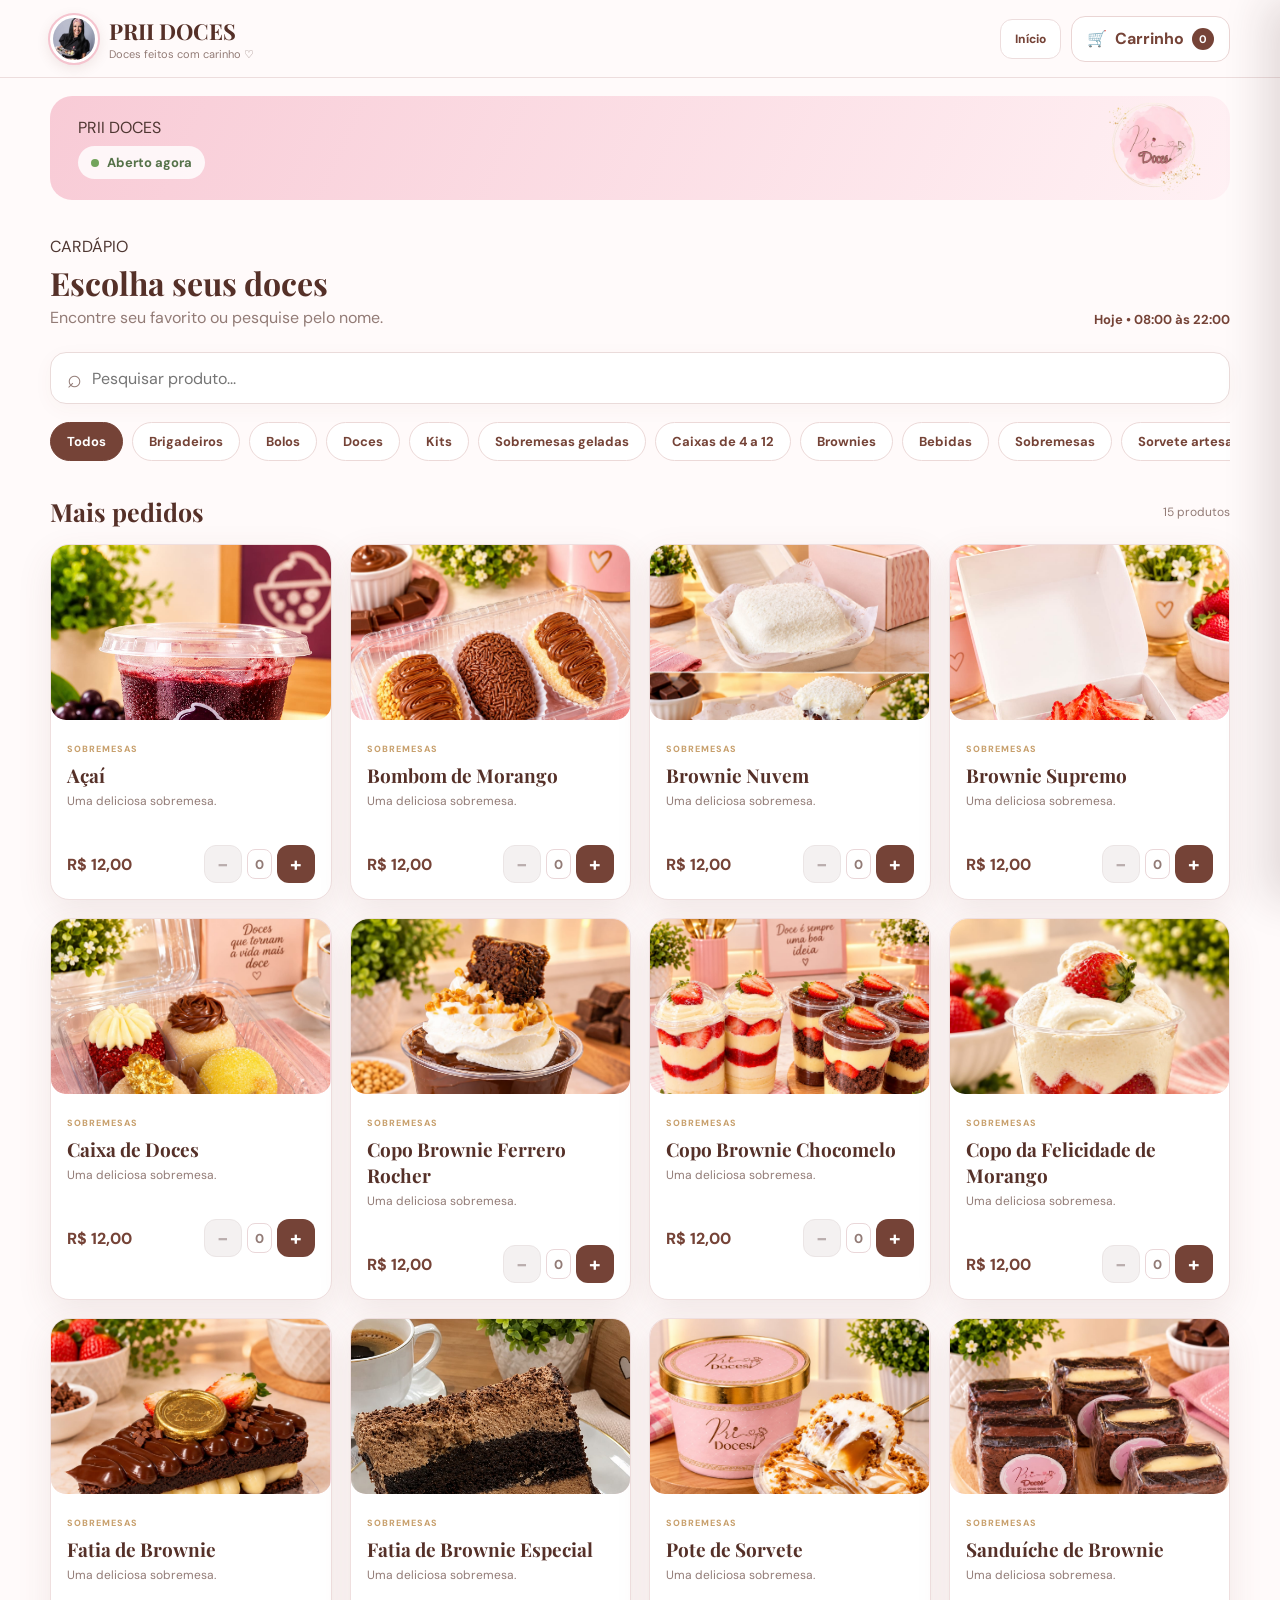
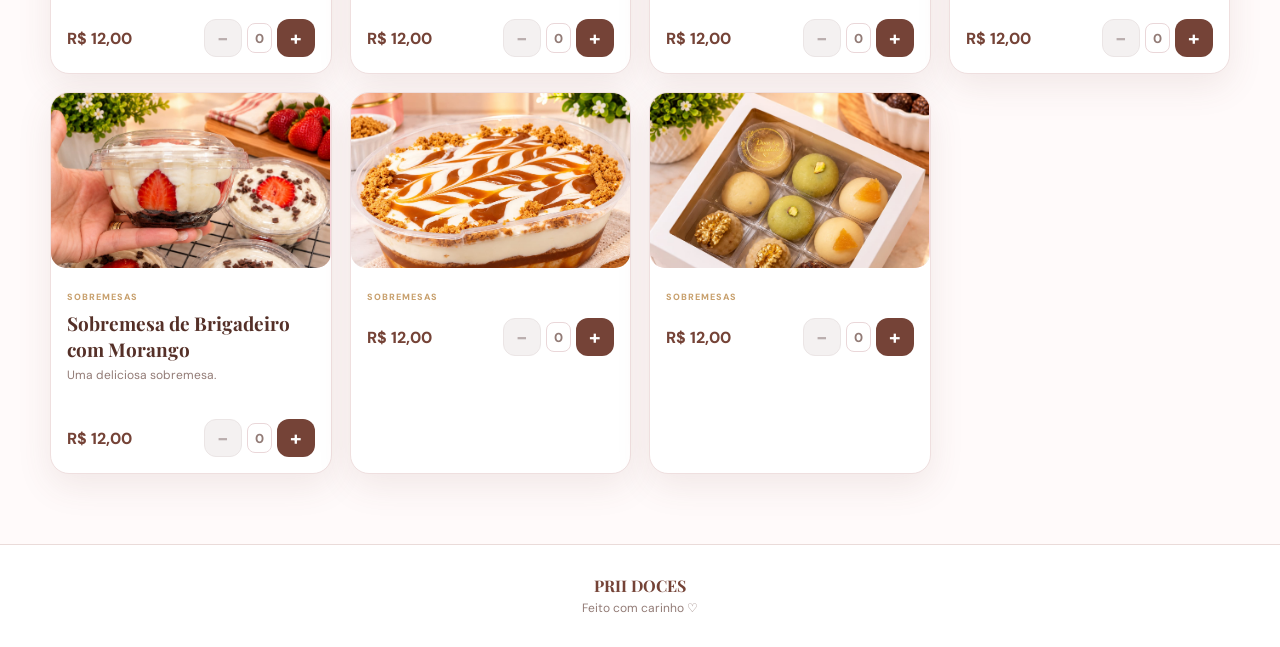
==== commit 941c2291: "Add files via upload" ====
--- a/cardapio.html
+++ b/cardapio.html
@@ -41,7 +41,7 @@
   <link href="https://fonts.googleapis.com/css2?family=DM+Sans:wght@400;500;600;700&family=Playfair+Display:wght@500;600;700&display=swap" rel="stylesheet">
 
   <!-- Estilos do projeto -->
-  <link rel="stylesheet" href="css/cardapio.css">
+  <link rel="stylesheet" href="css/cardapio.css?v=7">
 </head>
 
 <body>
@@ -86,21 +86,11 @@
     <section class="hero-section">
       <div class="container hero-card">
 
+        <!-- Faixa compacta: mantém o aviso de funcionamento sem o texto promocional. -->
         <div class="hero-content">
           <span class="eyebrow">PRII DOCES</span>
-
-          <h1>
-            Um docinho para
-            <em>adoçar seu dia</em> ♡
-          </h1>
-
-          <p>
-            Escolha seus favoritos e monte seu pedido
-            de um jeito simples e gostoso.
-          </p>
-
-          <div class="store-status">
-            <i></i>
+          <div class="store-status" aria-label="Status da loja: aberto agora">
+            <i aria-hidden="true"></i>
             <span>Aberto agora</span>
           </div>
         </div>
@@ -312,21 +302,25 @@
       <!-- Cliente escolhe entrega ou retirada antes de enviar o pedido. -->
       <label>
         Como deseja receber?
-        <select id="deliveryMethod">
+        <select id="deliveryMethod" required aria-describedby="deliveryMethodNote" aria-invalid="false">
+          <option value="" selected disabled>Selecione uma opção</option>
           <option value="Entrega com frete">Entrega com frete</option>
           <option value="Retirada no local">Retirada no local</option>
         </select>
       </label>
+      <p class="checkout-field-error" id="deliveryMethodError" role="alert" hidden>
+        Escolha entrega ou retirada antes de enviar o pedido.
+      </p>
 
       <p class="checkout-delivery-note" id="deliveryMethodNote">
-        A taxa fixa de entrega é R$ 3,00. Na retirada no local, não há taxa.
+        Escolha entrega ou retirada. A taxa de entrega é R$ 3,00; a retirada não tem taxa.
       </p>
 
       <!-- Resumo financeiro atualizado conforme a forma de recebimento escolhida. -->
       <section class="checkout-total-box" aria-label="Resumo do pedido">
         <div><span>Subtotal dos produtos</span><strong id="checkoutSubtotal">R$ 0,00</strong></div>
-        <div><span>Taxa de entrega</span><strong id="checkoutDeliveryFee">R$ 3,00</strong></div>
-        <div class="checkout-grand-total"><span>Total do pedido</span><strong id="checkoutGrandTotal">R$ 3,00</strong></div>
+        <div><span>Taxa de entrega</span><strong id="checkoutDeliveryFee">—</strong></div>
+        <div class="checkout-grand-total"><span>Total do pedido</span><strong id="checkoutGrandTotal">—</strong></div>
       </section>
 
       <label>
@@ -361,7 +355,7 @@
 
 
   <!-- JavaScript principal -->
-  <script src="js/cardapio.js"></script>
+  <script src="js/cardapio.js?v=7"></script>
 
 </body>
 </html>
--- a/css/cardapio.css
+++ b/css/cardapio.css
@@ -553,102 +553,41 @@
 
 
 /* ============================================================
-   04. HERO
+   04. FAIXA COMPACTA DE STATUS DA LOJA
+   Sem o antigo slogan para deixar o cardápio mais limpo.
    ============================================================ */
 .hero-section {
-  padding-top: 26px;
+  padding-top: 18px;
 }
 
 .hero-card {
-  min-height: 310px;
-
+  min-height: 104px;
   position: relative;
   overflow: hidden;
-
-  display: flex;
-  align-items: center;
-
-  padding: 45px 60px;
-
-  border-radius: 30px;
-
-  background:
-    radial-gradient(circle at 82% 25%, rgba(255, 255, 255, 0.70), transparent 20%),
-    radial-gradient(circle at 74% 85%, rgba(200, 160, 109, 0.16), transparent 27%),
-    linear-gradient(115deg, #f8cbd6, #fff1f4);
-}
-
-
-/* Círculo decorativo */
-.hero-card::after {
-  content: "";
-
-  position: absolute;
-
-  width: 360px;
-  height: 360px;
-
-  right: -105px;
-  bottom: -165px;
-
-  border: 1px solid rgba(200, 160, 109, 0.45);
-  border-radius: 50%;
-}
-
+  display: flex;
+  align-items: center;
+  padding: 16px 28px;
+  border-radius: 22px;
+  background: linear-gradient(115deg, #f8cbd6, #fff1f4);
+}
 
 .hero-content {
   position: relative;
   z-index: 2;
-
-  max-width: 650px;
-}
-
-.section-label,
-.eyebrow {
-  color: var(--color-gold);
-
-  font-size: 10px;
-  font-weight: 800;
-
-  letter-spacing: 3px;
-}
-
-
-.hero-card h1 {
-  margin: 9px 0 13px;
-
-  font-size: clamp(25px, 3.5vw, 40px);
-  line-height: 1.15;
-}
-
-.hero-card h1 em {
-  color: var(--color-wine);
-  font-style: normal;
-}
-
-.hero-card p {
-  max-width: 510px;
-
-  color: #755d57;
-
-  line-height: 1.6;
-}
-
+  display: flex;
+  flex-direction: column;
+  align-items: flex-start;
+  gap: 8px;
+}
 
 .store-status {
   display: inline-flex;
   align-items: center;
   gap: 8px;
-
-  margin-top: 20px;
   padding: 8px 13px;
-
   border-radius: 99px;
-
-  background: rgba(255, 255, 255, 0.72);
-
+  background: rgba(255, 255, 255, 0.82);
   color: #557249;
-
   font-size: 13px;
   font-weight: 700;
 }
@@ -656,29 +595,20 @@
 .store-status i {
   width: 8px;
   height: 8px;
-
   border-radius: 50%;
-
   background: #72a45c;
 }
 
-
-/* Selo enviado pela cliente */
 .hero-seal {
   position: absolute;
-  z-index: 2;
-
-  right: 5%;
+  right: 18px;
   top: 50%;
-
-  width: 270px;
-  height: 270px;
-
+  width: 115px;
+  height: 95px;
   object-fit: contain;
-
-  transform: translateY(-50%) rotate(3deg);
-
-  filter: drop-shadow(0 12px 15px rgba(117, 67, 55, 0.10));
+  transform: translateY(-50%);
+  opacity: .86;
+  pointer-events: none;
 }
 
 
@@ -1326,13 +1256,6 @@
     grid-template-columns: repeat(2, 1fr);
   }
 
-  .hero-seal {
-    right: 2%;
-    width: 220px;
-    height: 220px;
-
-    opacity: 0.75;
-  }
 }
 
 
@@ -1359,34 +1282,24 @@
   }
 
   .hero-section {
-    padding-top: 14px;
+    padding-top: 12px;
   }
 
   .hero-card {
-    min-height: 350px;
-
-    align-items: flex-start;
-
-    padding: 34px 24px;
-
-    border-radius: 24px;
-  }
-
-  .hero-card h1 {
-    font-size: 29px;
+    width: min(100% - 28px, 1180px);
+    min-height: 88px;
+    padding: 13px 18px;
+    border-radius: 18px;
   }
 
   .hero-seal {
-    width: 190px;
-    height: 190px;
-
-    right: 2px;
-    bottom: -25px;
-    top: auto;
-
-    transform: rotate(3deg);
-
-    opacity: 0.58;
+    width: 88px;
+    height: 76px;
+    right: 12px;
+    top: 50%;
+    bottom: auto;
+    transform: translateY(-50%);
+    opacity: .75;
   }
 
   .menu-heading {
@@ -1519,3 +1432,131 @@
   color: var(--color-wine-dark);
   font-size: 21px;
 }
+
+
+/* ============================================================
+   CORREÇÕES V6 — quantidades e escolha de entrega/retirada
+   ============================================================ */
+.product-add-controls .decrease-product,
+.product-add-controls .add-product {
+  width: 35px;
+  height: 35px;
+  flex: 0 0 35px;
+  border-radius: 12px;
+  font-size: 20px;
+  font-weight: 700;
+  cursor: pointer;
+  touch-action: manipulation;
+}
+.product-add-controls .decrease-product {
+  border: 1px solid #e8cbd1;
+  background: #fff1f3;
+  color: var(--color-wine);
+}
+.product-add-controls .decrease-product:disabled {
+  background: #f4f1f1;
+  border-color: #ebe5e5;
+  color: #b9adad;
+  cursor: not-allowed;
+}
+.product-add-controls .product-cart-quantity {
+  flex: 0 0 auto;
+  min-width: 24px;
+  padding-inline: 4px;
+}
+.cart-item .quantity-controls button {
+  min-width: 32px;
+  min-height: 32px;
+  font-size: 18px;
+  font-weight: 700;
+  cursor: pointer;
+  touch-action: manipulation;
+}
+#deliveryMethod[aria-invalid="true"] {
+  border: 2px solid #b44158;
+  outline-offset: 2px;
+}
+.checkout-field-error {
+  color: #a3334d;
+  font-size: 12px;
+  font-weight: 700;
+  margin: -4px 0 12px;
+}
+.checkout-field-error[hidden] {
+  display: none;
+}
+
+
+/* No celular, separa o preço dos três controles para não apertar os botões. */
+@media (max-width: 600px) {
+  .product-bottom {
+    align-items: stretch;
+    flex-direction: column;
+    gap: 9px;
+  }
+  .product-add-controls {
+    gap: 6px;
+    justify-content: flex-end;
+  }
+}
+
+/* ============================================================
+   V7 — botões de quantidade com área de toque maior e visível
+   ============================================================ */
+.product-add-controls {
+  display: flex;
+  align-items: center;
+  gap: 5px;
+  position: relative;
+  z-index: 1;
+}
+.product-add-controls .add-product,
+.product-add-controls .decrease-product {
+  display: inline-flex;
+  align-items: center;
+  justify-content: center;
+  width: 38px;
+  min-width: 38px;
+  height: 38px;
+  min-height: 38px;
+  padding: 0;
+  pointer-events: auto;
+  user-select: none;
+  -webkit-tap-highlight-color: transparent;
+}
+.product-add-controls .product-cart-quantity {
+  min-width: 25px;
+  height: 30px;
+  line-height: 1;
+}
+.cart-item .quantity-controls {
+  gap: 10px;
+}
+.cart-item .quantity-controls button {
+  display: inline-flex;
+  align-items: center;
+  justify-content: center;
+  width: 40px;
+  min-width: 40px;
+  height: 40px;
+  min-height: 40px;
+  padding: 0;
+  pointer-events: auto;
+  user-select: none;
+  -webkit-tap-highlight-color: transparent;
+}
+.cart-item .cart-item-quantity {
+  min-width: 18px;
+  text-align: center;
+}
+.product-add-controls button:focus-visible,
+.cart-item .quantity-controls button:focus-visible {
+  outline: 3px solid #d48aa0;
+  outline-offset: 2px;
+}
+@media (max-width: 350px) {
+  .product-add-controls { gap: 3px; }
+  .product-add-controls .add-product,
+  .product-add-controls .decrease-product { width: 34px; min-width: 34px; height: 36px; min-height: 36px; }
+  .product-add-controls .product-cart-quantity { min-width: 23px; }
+}
